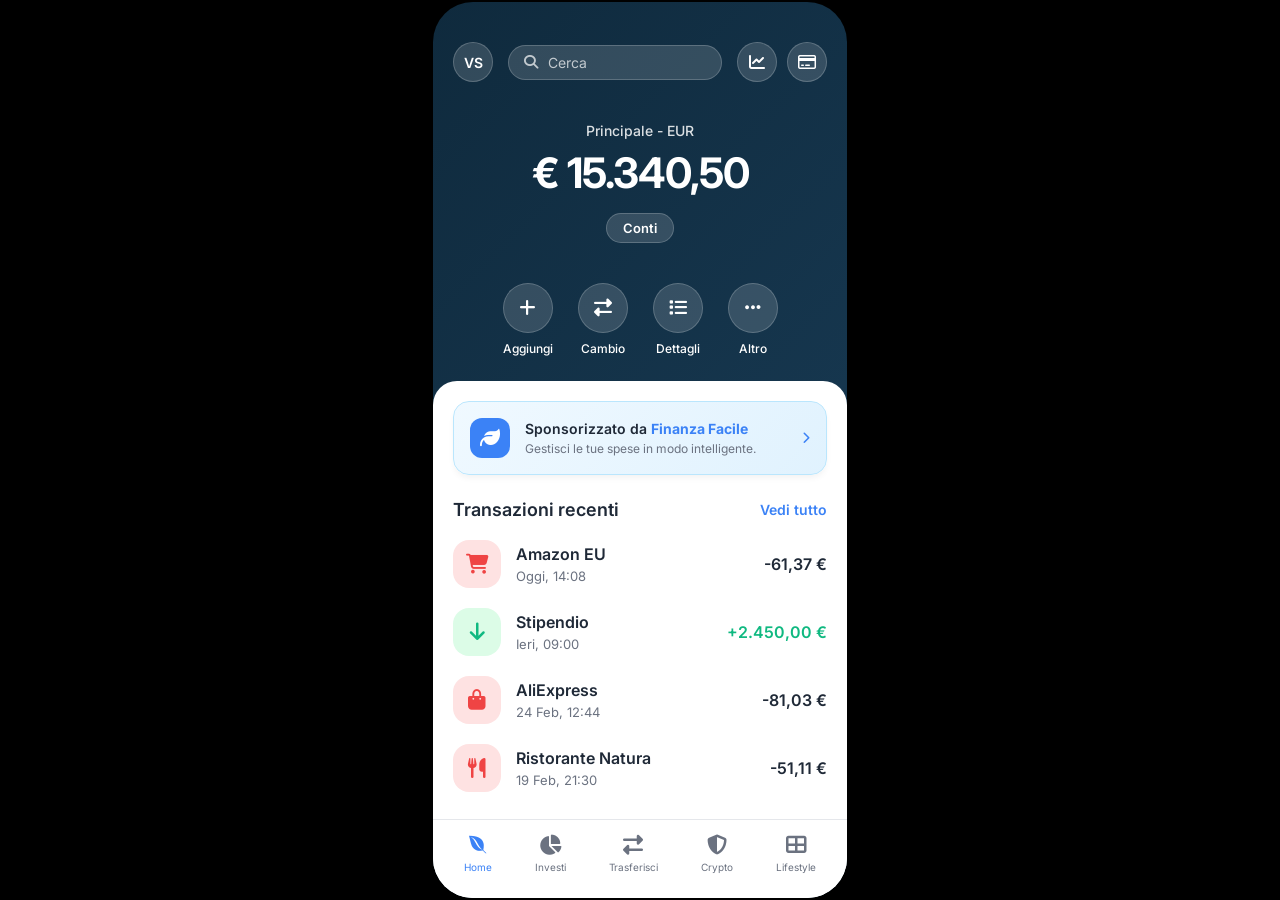
==== index.html @ 74668fdd "Add files via upload" ====
<!DOCTYPE html>
<html lang="it">
<head>
    <meta charset="UTF-8">
    <meta name="viewport" content="width=device-width, initial-scale=1.0">
    <title>Banca Hubitat</title>
    <link rel="stylesheet" href="index.css">
    <link href="https://fonts.googleapis.com/css2?family=Inter:wght@400;500;600;700&display=swap" rel="stylesheet">
    <link rel="stylesheet" href="https://cdnjs.cloudflare.com/ajax/libs/font-awesome/6.4.0/css/all.min.css">
    <link rel="manifest" href="manifest.json">
</head>
<body>
    <div class="app-container">
        <!-- Side Menu for Card -->
        <div class="side-menu" id="sideMenu">
            <div class="side-menu-header">
                <button class="close-btn" id="closeMenuBtn"><i class="fas fa-arrow-left"></i></button>
                <h2>La tua carta</h2>
            </div>
            <div class="card-container">
                <div class="credit-card">
                    <div class="card-bg"></div>
                    <div class="card-content">
                        <div class="card-logo">Banca Hubitat</div>
                        <div class="card-chip"><i class="fas fa-microchip"></i></div>
                        <div class="card-number">**** **** **** 1287</div>
                        <div class="card-footer">
                            <div class="card-holder">Vito</div>
                            <div class="card-circuit"><i class="fab fa-cc-mastercard"></i></div>
                        </div>
                    </div>
                </div>
            </div>
            <div class="card-actions">
                <div class="action-item" onclick="alert('Mostra dettagli carta')">
                    <div class="action-icon"><i class="fas fa-eye"></i></div>
                    <span>Mostra dettagli</span>
                </div>
                <div class="action-item" onclick="alert('Carta bloccata/sbloccata')">
                    <div class="action-icon"><i class="fas fa-snowflake"></i></div>
                    <span>Blocca</span>
                </div>
                <div class="action-item" onclick="alert('Impostazioni carta')">
                    <div class="action-icon"><i class="fas fa-cog"></i></div>
                    <span>Impostazioni</span>
                </div>
            </div>
            <div class="wallet-btn-container">
                <button class="add-wallet-btn" id="installBtn"><i class="fas fa-download"></i> Scarica App</button>
            </div>
            <div class="wallet-btn-container" style="margin-top: 10px;">
                <button class="add-wallet-btn" style="background: #111;"><i class="fab fa-apple"></i> Aggiungi a Wallet</button>
            </div>
        </div>

        <!-- Main Content -->
        <div class="main-content" id="mainContent">
            <!-- Header -->
            <header class="app-header">
                <div class="account-toggle" id="accountToggle">
                    <div class="profile-icon">VS</div>
                    <div class="account-dropdown" id="accountDropdown">
                        <div class="dropdown-header">I tuoi account</div>
                        <div class="account-item active">
                            <div class="account-avatar">VS</div>
                            <div class="account-info">
                                <span class="account-name">Vito Sisto</span>
                                <span class="account-status">Principale</span>
                            </div>
                            <i class="fas fa-check"></i>
                        </div>
                        <div class="dropdown-divider"></div>
                        <div class="add-account-item" id="addAccountBtn">
                            <div class="add-icon"><i class="fas fa-plus"></i></div>
                            <span>Aggiungi account</span>
                        </div>
                    </div>
                </div>
                <div class="search-bar">
                    <i class="fas fa-search"></i>
                    <input type="text" placeholder="Cerca">
                </div>
                <div class="header-icons">
                    <button class="icon-btn"><i class="fas fa-chart-line"></i></button>
                    <button class="icon-btn" id="openMenuBtn"><i class="far fa-credit-card"></i></button>
                </div>
            </header>

            <!-- Balance Section -->
            <section class="balance-section">
                <p class="balance-label">Principale - EUR</p>
                <h1 class="balance-amount">€ 15.340,50</h1>
                <button class="accounts-btn">Conti</button>
            </section>

            <!-- Action Buttons -->
            <section class="quick-actions">
                <div class="action-btn-group">
                    <button class="circle-btn"><i class="fas fa-plus"></i></button>
                    <span>Aggiungi</span>
                </div>
                <div class="action-btn-group">
                    <button class="circle-btn"><i class="fas fa-exchange-alt"></i></button>
                    <span>Cambio</span>
                </div>
                <div class="action-btn-group">
                    <button class="circle-btn"><i class="fas fa-list"></i></button>
                    <span>Dettagli</span>
                </div>
                <div class="action-btn-group">
                    <button class="circle-btn"><i class="fas fa-ellipsis-h"></i></button>
                    <span>Altro</span>
                </div>
            </section>

            <!-- White Sheet Bottom -->
            <div class="bottom-sheet">
                <!-- Sponsor Banner -->
                <div class="sponsor-banner" id="sponsorBanner">
                    <div class="sponsor-icon"><i class="fas fa-leaf"></i></div>
                    <div class="sponsor-text">
                        <h4>Sponsorizzato da <span class="highlight">Finanza Facile</span></h4>
                        <p>Gestisci le tue spese in modo intelligente.</p>
                    </div>
                    <i class="fas fa-chevron-right chevron"></i>
                </div>

                <!-- Transactions -->
                <div class="transactions-list">
                    <div class="transactions-header">
                        <h3>Transazioni recenti</h3>
                        <a href="#">Vedi tutto</a>
                    </div>
                    
                    <div class="transaction-item">
                        <div class="tx-icon expense"><i class="fas fa-shopping-cart"></i></div>
                        <div class="tx-details">
                            <h4>Amazon EU</h4>
                            <p>Oggi, 14:08</p>
                        </div>
                        <div class="tx-amount negative">-61,37 €</div>
                    </div>
                    
                    <div class="transaction-item">
                        <div class="tx-icon income"><i class="fas fa-arrow-down"></i></div>
                        <div class="tx-details">
                            <h4>Stipendio</h4>
                            <p>Ieri, 09:00</p>
                        </div>
                        <div class="tx-amount positive">+2.450,00 €</div>
                    </div>

                    <div class="transaction-item">
                        <div class="tx-icon expense"><i class="fas fa-shopping-bag"></i></div>
                        <div class="tx-details">
                            <h4>AliExpress</h4>
                            <p>24 Feb, 12:44</p>
                        </div>
                        <div class="tx-amount negative">-81,03 €</div>
                    </div>
                    
                    <div class="transaction-item">
                        <div class="tx-icon expense"><i class="fas fa-utensils"></i></div>
                        <div class="tx-details">
                            <h4>Ristorante Natura</h4>
                            <p>19 Feb, 21:30</p>
                        </div>
                        <div class="tx-amount negative">-51,11 €</div>
                    </div>
                </div>
            </div>
            
            <!-- Bottom Navigation -->
            <nav class="bottom-nav">
                <div class="nav-item active">
                    <i class="fab fa-envira"></i>
                    <span>Home</span>
                </div>
                <div class="nav-item">
                    <i class="fas fa-chart-pie"></i>
                    <span>Investi</span>
                </div>
                <div class="nav-item">
                    <i class="fas fa-exchange-alt"></i>
                    <span>Trasferisci</span>
                </div>
                <div class="nav-item">
                    <i class="fas fa-shield-alt"></i>
                    <span>Crypto</span>
                </div>
                <div class="nav-item">
                    <i class="fas fa-th-large"></i>
                    <span>Lifestyle</span>
                </div>
            </nav>
        </div>
    </div>
    <script src="script.js"></script>
</body>
</html>
---- index.css ----
:root {
    /* Blue Theme Colors (Buetto Celeste) */
    --bg-gradient-top: #0F2A3D;
    --bg-gradient-bottom: #1A3E59;
    --primary-blue: #3B82F6;
    --sky-blue: #0EA5E9;
    --neon-blue: #38BDF8;
    --pure-white: #ffffff;
    --text-light: rgba(255, 255, 255, 0.85);
    --text-dark: #1F2937;
    --text-gray: #6B7280;
    --card-bg: #ffffff;
    --sheet-bg: #F3F4F6;
    --glass-bg: rgba(255, 255, 255, 0.15);
    --glass-border: rgba(255, 255, 255, 0.2);
    
    --expense-color: #EF4444;
    --income-color: #10B981;
    --primary-green: var(--primary-blue); /* Fallback/Compatibility */
}

* {
    margin: 0;
    padding: 0;
    box-sizing: border-box;
    font-family: 'Inter', sans-serif;
    -webkit-tap-highlight-color: transparent;
}

body {
    background-color: #000;
    display: flex;
    justify-content: center;
    align-items: center;
    min-height: 100vh;
}

.app-container {
    width: 100%;
    max-width: 414px; /* iPhone Max width */
    height: 100vh;
    max-height: 896px;
    background: linear-gradient(135deg, var(--bg-gradient-top) 0%, var(--bg-gradient-bottom) 100%);
    position: relative;
    overflow: hidden;
    box-shadow: 0 0 20px rgba(0,0,0,0.5);
}

@media (min-height: 897px) {
    .app-container {
        height: 896px;
        border-radius: 40px;
    }
}

/* =========================================
   MAIN CONTENT
   ========================================= */
.main-content {
    width: 100%;
    height: 100%;
    display: flex;
    flex-direction: column;
    position: absolute;
    top: 0;
    left: 0;
    transition: transform 0.4s cubic-bezier(0.25, 1, 0.5, 1);
    z-index: 10;
}

/* Header */
.app-header {
    display: flex;
    align-items: center;
    justify-content: space-between;
    padding: 20px;
    padding-top: 40px; /* Safe area */
}

.account-toggle {
    position: relative;
    cursor: pointer;
    z-index: 100;
}

.profile-icon {
    width: 40px;
    height: 40px;
    background: var(--glass-bg);
    border-radius: 50%;
    display: flex;
    justify-content: center;
    align-items: center;
    color: var(--pure-white);
    font-weight: 600;
    font-size: 14px;
    border: 1px solid var(--glass-border);
    transition: all 0.2s ease;
}

.account-toggle:hover .profile-icon {
    background: rgba(255, 255, 255, 0.25);
    border-color: rgba(255, 255, 255, 0.4);
}

/* Account Dropdown */
.account-dropdown {
    position: absolute;
    top: 50px;
    left: 0;
    width: 260px;
    background: rgba(15, 61, 32, 0.95);
    backdrop-filter: blur(20px);
    -webkit-backdrop-filter: blur(20px);
    border: 1px solid var(--glass-border);
    border-radius: 20px;
    padding: 15px;
    box-shadow: 0 10px 30px rgba(0, 0, 0, 0.5);
    display: none;
    flex-direction: column;
    z-index: 101;
    animation: slideDown 0.3s cubic-bezier(0.16, 1, 0.3, 1);
}

.account-dropdown.show {
    display: flex;
}

@keyframes slideDown {
    from {
        opacity: 0;
        transform: translateY(-10px);
    }
    to {
        opacity: 1;
        transform: translateY(0);
    }
}

.dropdown-header {
    font-size: 12px;
    text-transform: uppercase;
    color: var(--text-light);
    font-weight: 600;
    letter-spacing: 0.5px;
    margin-bottom: 12px;
    padding-left: 5px;
}

.account-item {
    display: flex;
    align-items: center;
    padding: 10px;
    border-radius: 12px;
    gap: 12px;
    margin-bottom: 5px;
    transition: background 0.2s;
}

.account-item:hover {
    background: rgba(255, 255, 255, 0.1);
}

.account-item.active {
    background: rgba(46, 139, 87, 0.3);
    border: 1px solid rgba(46, 139, 87, 0.4);
}

.account-avatar {
    width: 32px;
    height: 32px;
    background: var(--primary-green);
    border-radius: 50%;
    display: flex;
    justify-content: center;
    align-items: center;
    color: white;
    font-size: 12px;
    font-weight: 600;
}

.account-info {
    flex: 1;
    display: flex;
    flex-direction: column;
}

.account-name {
    color: white;
    font-size: 14px;
    font-weight: 600;
}

.account-status {
    color: var(--text-light);
    font-size: 11px;
}

.account-item i {
    color: var(--neon-green);
    font-size: 14px;
}

.dropdown-divider {
    height: 1px;
    background: var(--glass-border);
    margin: 10px 0;
}

.add-account-item {
    display: flex;
    align-items: center;
    padding: 10px;
    border-radius: 12px;
    gap: 12px;
    color: white;
    font-size: 14px;
    font-weight: 500;
    cursor: pointer;
    transition: background 0.2s;
}

.add-account-item:hover {
    background: rgba(255, 255, 255, 0.1);
}

.add-icon {
    width: 32px;
    height: 32px;
    background: rgba(255, 255, 255, 0.1);
    border-radius: 50%;
    display: flex;
    justify-content: center;
    align-items: center;
    font-size: 14px;
}

.search-bar {
    flex: 1;
    margin: 0 15px;
    background: var(--glass-bg);
    border: 1px solid var(--glass-border);
    border-radius: 20px;
    display: flex;
    align-items: center;
    padding: 8px 15px;
    color: var(--pure-white);
}

.search-bar i {
    font-size: 14px;
    margin-right: 10px;
    color: rgba(255,255,255,0.7);
}

.search-bar input {
    background: transparent;
    border: none;
    color: var(--pure-white);
    font-size: 14px;
    outline: none;
    width: 100%;
}
.search-bar input::placeholder {
    color: rgba(255,255,255,0.7);
}

.header-icons {
    display: flex;
    gap: 10px;
}

.icon-btn {
    width: 40px;
    height: 40px;
    background: var(--glass-bg);
    border: 1px solid var(--glass-border);
    border-radius: 50%;
    color: var(--pure-white);
    display: flex;
    justify-content: center;
    align-items: center;
    cursor: pointer;
    font-size: 16px;
    transition: background 0.2s;
}

.icon-btn:hover {
    background: rgba(255, 255, 255, 0.25);
}

/* Balance Section */
.balance-section {
    padding: 20px;
    text-align: center;
    margin-bottom: 20px;
}

.balance-label {
    color: var(--text-light);
    font-size: 14px;
    margin-bottom: 8px;
    font-weight: 500;
}

.balance-amount {
    color: var(--pure-white);
    font-size: 42px;
    font-weight: 700;
    margin-bottom: 15px;
    letter-spacing: -1px;
}

.accounts-btn {
    background: var(--glass-bg);
    color: var(--pure-white);
    border: 1px solid var(--glass-border);
    padding: 6px 16px;
    border-radius: 20px;
    font-size: 13px;
    font-weight: 600;
    cursor: pointer;
}

/* Action Buttons */
.quick-actions {
    display: flex;
    justify-content: center;
    gap: 25px;
    padding: 0 20px 25px 20px;
}

.action-btn-group {
    display: flex;
    flex-direction: column;
    align-items: center;
    gap: 8px;
}

.circle-btn {
    width: 50px;
    height: 50px;
    border-radius: 50%;
    background: var(--glass-bg);
    border: 1px solid var(--glass-border);
    color: var(--pure-white);
    font-size: 18px;
    display: flex;
    justify-content: center;
    align-items: center;
    cursor: pointer;
    transition: all 0.2s ease;
}

.circle-btn:active {
    transform: scale(0.95);
    background: rgba(255,255,255,0.3);
}

.action-btn-group span {
    color: var(--pure-white);
    font-size: 12px;
    font-weight: 500;
}

/* Bottom Sheet */
.bottom-sheet {
    flex: 1;
    background: var(--card-bg);
    border-radius: 24px 24px 0 0;
    padding: 20px;
    padding-bottom: 80px; /* Space for nav */
    overflow-y: auto;
}

.sponsor-banner {
    background: linear-gradient(135deg, #f0f9ff 0%, #e0f2fe 100%);
    border: 1px solid #bae6fd;
    border-radius: 16px;
    padding: 16px;
    display: flex;
    align-items: center;
    margin-bottom: 24px;
    cursor: pointer;
    box-shadow: 0 4px 6px -1px rgba(0, 0, 0, 0.05);
    transition: transform 0.2s ease;
}

.sponsor-banner:active {
    transform: scale(0.98);
}

.sponsor-icon {
    width: 40px;
    height: 40px;
    background: var(--primary-blue);
    border-radius: 12px;
    display: flex;
    justify-content: center;
    align-items: center;
    color: var(--pure-white);
    font-size: 20px;
    margin-right: 15px;
}

.sponsor-text {
    flex: 1;
}

.sponsor-text h4 {
    color: var(--text-dark);
    font-size: 14px;
    font-weight: 600;
    margin-bottom: 4px;
}
.sponsor-text .highlight {
    color: var(--primary-blue);
    font-weight: 700;
}

.sponsor-text p {
    color: var(--text-gray);
    font-size: 12px;
}

.sponsor-banner .chevron {
    color: var(--primary-blue);
    font-size: 12px;
}

/* Transactions */
.transactions-header {
    display: flex;
    justify-content: space-between;
    align-items: center;
    margin-bottom: 20px;
}

.transactions-header h3 {
    color: var(--text-dark);
    font-size: 18px;
    font-weight: 600;
}

.transactions-header a {
    color: var(--primary-blue);
    font-size: 14px;
    text-decoration: none;
    font-weight: 600;
}

.transaction-item {
    display: flex;
    align-items: center;
    margin-bottom: 20px;
}

.tx-icon {
    width: 48px;
    height: 48px;
    border-radius: 16px;
    display: flex;
    justify-content: center;
    align-items: center;
    font-size: 20px;
    margin-right: 15px;
}

.tx-icon.expense {
    background: #fee2e2;
    color: var(--expense-color);
}

.tx-icon.income {
    background: #dcfce7;
    color: var(--income-color);
}

.tx-details {
    flex: 1;
}

.tx-details h4 {
    color: var(--text-dark);
    font-size: 16px;
    font-weight: 600;
    margin-bottom: 4px;
}

.tx-details p {
    color: var(--text-gray);
    font-size: 13px;
}

.tx-amount {
    font-weight: 600;
    font-size: 16px;
}

.tx-amount.negative {
    color: var(--text-dark);
}

.tx-amount.positive {
    color: var(--income-color);
}

/* Bottom Nav */
.bottom-nav {
    position: absolute;
    bottom: 0;
    left: 0;
    width: 100%;
    background: var(--pure-white);
    display: flex;
    justify-content: space-around;
    padding: 15px 10px 25px 10px; /* Safe area padding */
    border-top: 1px solid #e5e7eb;
    z-index: 20;
}

.nav-item {
    display: flex;
    flex-direction: column;
    align-items: center;
    color: var(--text-gray);
    cursor: pointer;
    font-size: 10px;
    gap: 6px;
}

.nav-item i {
    font-size: 20px;
}

.nav-item.active {
    color: var(--primary-blue);
}

/* =========================================
   SIDE MENU (CARD VIEW)
   ========================================= */
.side-menu {
    position: absolute;
    top: 0;
    left: 0;
    width: 100%;
    height: 100%;
    background: #0a1b26; /* Deep, dark blue */
    z-index: 5;
    transform: translateX(-30%);
    opacity: 0;
    transition: all 0.4s cubic-bezier(0.25, 1, 0.5, 1);
    display: flex;
    flex-direction: column;
    pointer-events: none;
}

.app-container.menu-open .side-menu {
    transform: translateX(0);
    opacity: 1;
    pointer-events: auto;
    z-index: 30; /* Bring above main content when open */
}

/* When menu is open, move main content right slightly and scale down */
.app-container.menu-open .main-content {
    transform: translateX(100%);
    opacity: 0.5;
}

.side-menu-header {
    display: flex;
    align-items: center;
    padding: 20px;
    padding-top: 40px;
    color: var(--pure-white);
}

.close-btn {
    background: transparent;
    border: none;
    color: var(--pure-white);
    font-size: 20px;
    cursor: pointer;
    margin-right: 20px;
    width: 40px;
    height: 40px;
    display: flex;
    align-items: center;
}

.side-menu-header h2 {
    font-size: 20px;
    font-weight: 600;
}

.card-container {
    padding: 20px;
    display: flex;
    justify-content: center;
}

.credit-card {
    width: 100%;
    max-width: 320px;
    height: 200px;
    border-radius: 16px;
    position: relative;
    overflow: hidden;
    box-shadow: 0 10px 25px rgba(0,0,0,0.3);
}

.card-bg {
    position: absolute;
    top: 0; left: 0; right: 0; bottom: 0;
    background: linear-gradient(135deg, #3b82f6 0%, #8b5cf6 100%);
    z-index: 1;
}

.card-content {
    position: absolute;
    top: 0; left: 0; right: 0; bottom: 0;
    z-index: 2;
    padding: 20px;
    display: flex;
    flex-direction: column;
    color: white;
}

.card-logo {
    font-size: 16px;
    font-weight: 700;
    letter-spacing: 1px;
}

.card-chip {
    margin-top: auto;
    font-size: 32px;
    color: #fbbf24;
    margin-bottom: 15px;
}

.card-number {
    font-size: 20px;
    letter-spacing: 2px;
    font-family: monospace;
    margin-bottom: 20px;
    text-shadow: 0 2px 4px rgba(0,0,0,0.3);
}

.card-footer {
    display: flex;
    justify-content: space-between;
    align-items: center;
}

.card-holder {
    font-size: 14px;
    text-transform: uppercase;
    letter-spacing: 1px;
}

.card-circuit {
    font-size: 30px;
}

.card-actions {
    background: rgba(255, 255, 255, 0.05);
    margin: 20px;
    border-radius: 20px;
    padding: 10px;
    display: flex;
    justify-content: space-around;
}

.action-item {
    display: flex;
    flex-direction: column;
    align-items: center;
    color: var(--pure-white);
    gap: 8px;
    cursor: pointer;
    padding: 10px;
    border-radius: 12px;
    transition: background 0.2s;
}

.action-item:active {
    background: rgba(255,255,255,0.1);
}

.action-icon {
    width: 48px;
    height: 48px;
    border-radius: 50%;
    background: rgba(255,255,255,0.1);
    display: flex;
    justify-content: center;
    align-items: center;
    font-size: 18px;
}

.action-item span {
    font-size: 12px;
    font-weight: 500;
}

.wallet-btn-container {
    padding: 0 20px;
    margin-top: 20px;
}

.add-wallet-btn {
    width: 100%;
    background: #111;
    color: white;
    border: none;
    padding: 16px;
    border-radius: 30px;
    font-size: 16px;
    font-weight: 600;
    display: flex;
    justify-content: center;
    align-items: center;
    gap: 10px;
    cursor: pointer;
    box-shadow: 0 4px 10px rgba(0,0,0,0.2);
}

.add-wallet-btn i {
    font-size: 20px;
}
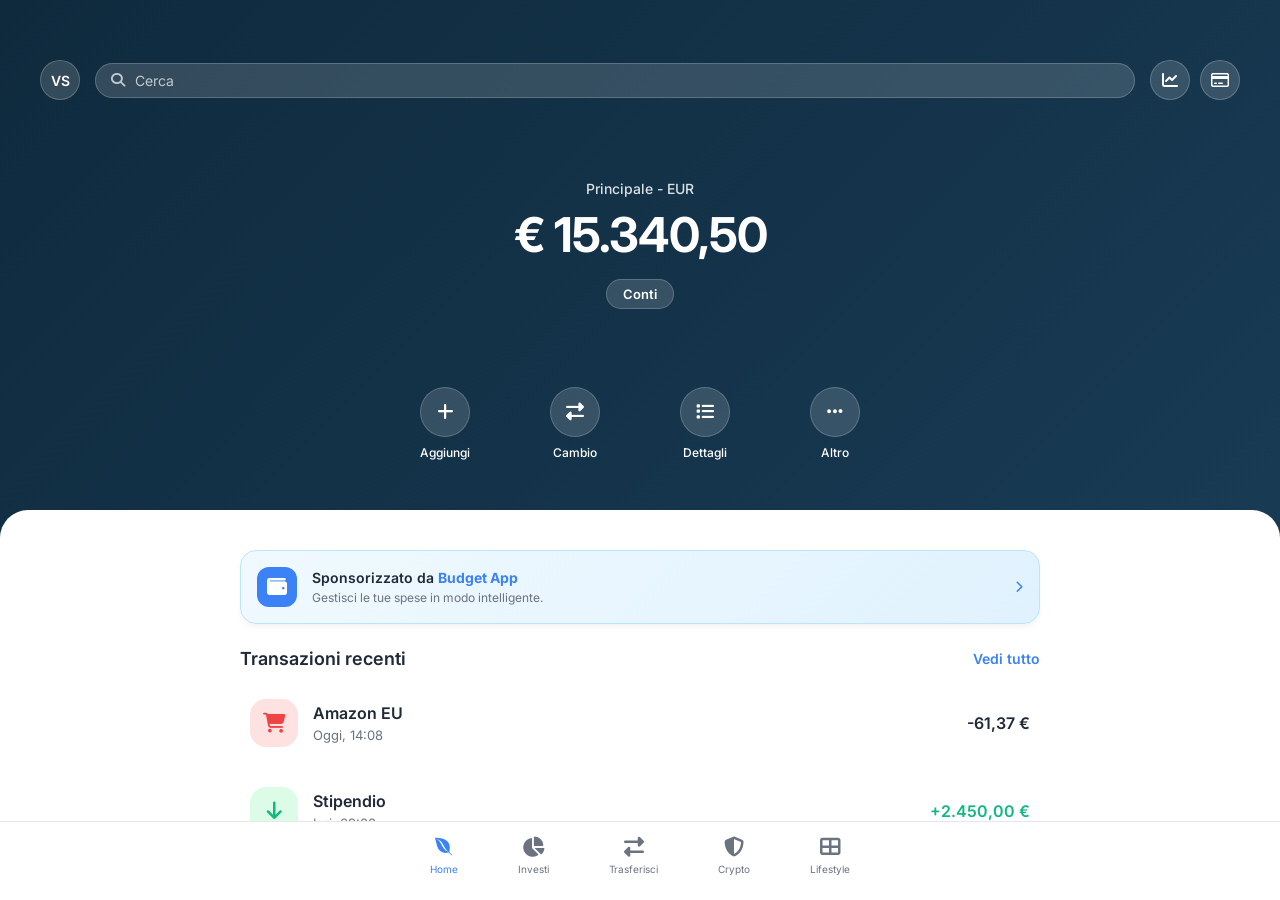
==== commit c82d8823: "Add files via upload" ====
--- a/index.html
+++ b/index.html
@@ -1,5 +1,6 @@
 <!DOCTYPE html>
 <html lang="it">
+
 <head>
     <meta charset="UTF-8">
     <meta name="viewport" content="width=device-width, initial-scale=1.0">
@@ -9,6 +10,7 @@
     <link rel="stylesheet" href="https://cdnjs.cloudflare.com/ajax/libs/font-awesome/6.4.0/css/all.min.css">
     <link rel="manifest" href="manifest.json">
 </head>
+
 <body>
     <div class="app-container">
         <!-- Side Menu for Card -->
@@ -49,7 +51,8 @@
                 <button class="add-wallet-btn" id="installBtn"><i class="fas fa-download"></i> Scarica App</button>
             </div>
             <div class="wallet-btn-container" style="margin-top: 10px;">
-                <button class="add-wallet-btn" style="background: #111;"><i class="fab fa-apple"></i> Aggiungi a Wallet</button>
+                <button class="add-wallet-btn" style="background: #111;"><i class="fab fa-apple"></i> Aggiungi a
+                    Wallet</button>
             </div>
         </div>
 
@@ -117,9 +120,9 @@
             <div class="bottom-sheet">
                 <!-- Sponsor Banner -->
                 <div class="sponsor-banner" id="sponsorBanner">
-                    <div class="sponsor-icon"><i class="fas fa-leaf"></i></div>
+                    <div class="sponsor-icon" style="background: var(--primary-blue);"><i class="fas fa-wallet"></i></div>
                     <div class="sponsor-text">
-                        <h4>Sponsorizzato da <span class="highlight">Finanza Facile</span></h4>
+                        <h4>Sponsorizzato da <span class="highlight">Budget App</span></h4>
                         <p>Gestisci le tue spese in modo intelligente.</p>
                     </div>
                     <i class="fas fa-chevron-right chevron"></i>
@@ -131,7 +134,7 @@
                         <h3>Transazioni recenti</h3>
                         <a href="#">Vedi tutto</a>
                     </div>
-                    
+
                     <div class="transaction-item">
                         <div class="tx-icon expense"><i class="fas fa-shopping-cart"></i></div>
                         <div class="tx-details">
@@ -140,7 +143,7 @@
                         </div>
                         <div class="tx-amount negative">-61,37 €</div>
                     </div>
-                    
+
                     <div class="transaction-item">
                         <div class="tx-icon income"><i class="fas fa-arrow-down"></i></div>
                         <div class="tx-details">
@@ -158,7 +161,7 @@
                         </div>
                         <div class="tx-amount negative">-81,03 €</div>
                     </div>
-                    
+
                     <div class="transaction-item">
                         <div class="tx-icon expense"><i class="fas fa-utensils"></i></div>
                         <div class="tx-details">
@@ -169,7 +172,7 @@
                     </div>
                 </div>
             </div>
-            
+
             <!-- Bottom Navigation -->
             <nav class="bottom-nav">
                 <div class="nav-item active">
@@ -197,4 +200,5 @@
     </div>
     <script src="script.js"></script>
 </body>
-</html>
+
+</html>
--- a/index.css
+++ b/index.css
@@ -13,10 +13,11 @@
     --sheet-bg: #F3F4F6;
     --glass-bg: rgba(255, 255, 255, 0.15);
     --glass-border: rgba(255, 255, 255, 0.2);
-    
+
     --expense-color: #EF4444;
     --income-color: #10B981;
-    --primary-green: var(--primary-blue); /* Fallback/Compatibility */
+    --primary-green: var(--primary-blue);
+    /* Fallback/Compatibility */
 }
 
 * {
@@ -36,22 +37,17 @@
 }
 
 .app-container {
-    width: 100%;
-    max-width: 414px; /* iPhone Max width */
-    height: 100vh;
-    max-height: 896px;
+    width: 100vw;
+    height: 100dvh;
     background: linear-gradient(135deg, var(--bg-gradient-top) 0%, var(--bg-gradient-bottom) 100%);
     position: relative;
     overflow: hidden;
-    box-shadow: 0 0 20px rgba(0,0,0,0.5);
-}
-
-@media (min-height: 897px) {
-    .app-container {
-        height: 896px;
-        border-radius: 40px;
-    }
-}
+    /* Remove shadow/border-radius on larger screens, let it act as full document */
+}
+
+/* We handle max-width inside the flexbox/grid components to avoid breaking absolute layouts */
+
+
 
 /* =========================================
    MAIN CONTENT
@@ -73,8 +69,10 @@
     display: flex;
     align-items: center;
     justify-content: space-between;
-    padding: 20px;
-    padding-top: 40px; /* Safe area */
+    padding: clamp(20px, 4vw, 40px); /* Flexible padding */
+    padding-top: clamp(40px, 5vw, 60px); /* Safe area + flexible */
+    width: 100%;
+    margin: 0 auto;
 }
 
 .account-toggle {
@@ -131,6 +129,7 @@
         opacity: 0;
         transform: translateY(-10px);
     }
+
     to {
         opacity: 1;
         transform: translateY(0);
@@ -250,7 +249,7 @@
 .search-bar i {
     font-size: 14px;
     margin-right: 10px;
-    color: rgba(255,255,255,0.7);
+    color: rgba(255, 255, 255, 0.7);
 }
 
 .search-bar input {
@@ -261,8 +260,9 @@
     outline: none;
     width: 100%;
 }
+
 .search-bar input::placeholder {
-    color: rgba(255,255,255,0.7);
+    color: rgba(255, 255, 255, 0.7);
 }
 
 .header-icons {
@@ -291,9 +291,12 @@
 
 /* Balance Section */
 .balance-section {
-    padding: 20px;
+    padding: clamp(20px, 4vw, 40px);
     text-align: center;
-    margin-bottom: 20px;
+    margin-bottom: clamp(20px, 3vw, 40px);
+    display: flex;
+    flex-direction: column;
+    align-items: center;
 }
 
 .balance-label {
@@ -305,7 +308,7 @@
 
 .balance-amount {
     color: var(--pure-white);
-    font-size: 42px;
+    font-size: clamp(32px, 10vw, 48px); /* Responsive font size */
     font-weight: 700;
     margin-bottom: 15px;
     letter-spacing: -1px;
@@ -326,8 +329,12 @@
 .quick-actions {
     display: flex;
     justify-content: center;
-    gap: 25px;
-    padding: 0 20px 25px 20px;
+    gap: clamp(25px, 8vw, 80px); /* Space out more on large screens */
+    padding: 0 20px clamp(25px, 4vw, 50px) 20px;
+    width: 100%;
+    max-width: 800px;
+    margin: 0 auto;
+    flex-wrap: wrap; /* Allow wrapping on very small screens if necessary */
 }
 
 .action-btn-group {
@@ -354,7 +361,7 @@
 
 .circle-btn:active {
     transform: scale(0.95);
-    background: rgba(255,255,255,0.3);
+    background: rgba(255, 255, 255, 0.3);
 }
 
 .action-btn-group span {
@@ -367,10 +374,21 @@
 .bottom-sheet {
     flex: 1;
     background: var(--card-bg);
-    border-radius: 24px 24px 0 0;
-    padding: 20px;
-    padding-bottom: 80px; /* Space for nav */
+    border-radius: 28px 28px 0 0;
+    padding: clamp(16px, 5vw, 40px);
+    padding-bottom: 100px;
     overflow-y: auto;
+    width: 100%; /* Ensure it spans full width */
+    
+    /* Center the internal content for very large screens */
+    display: flex;
+    flex-direction: column;
+    align-items: center; 
+}
+
+.bottom-sheet > * {
+    width: 100%;
+    max-width: 800px; /* Limit paragraph/list reading width */
 }
 
 .sponsor-banner {
@@ -413,6 +431,7 @@
     font-weight: 600;
     margin-bottom: 4px;
 }
+
 .sponsor-text .highlight {
     color: var(--primary-blue);
     font-weight: 700;
@@ -434,6 +453,7 @@
     justify-content: space-between;
     align-items: center;
     margin-bottom: 20px;
+    width: 100%;
 }
 
 .transactions-header h3 {
@@ -453,6 +473,14 @@
     display: flex;
     align-items: center;
     margin-bottom: 20px;
+    width: 100%;
+    padding: 10px; /* Add padding for larger screens */
+    border-radius: 12px;
+    transition: background 0.2s;
+}
+
+.transaction-item:hover {
+    background: var(--sheet-bg); /* Add hover state, useful for mouse cursors */
 }
 
 .tx-icon {
@@ -513,8 +541,9 @@
     width: 100%;
     background: var(--pure-white);
     display: flex;
-    justify-content: space-around;
-    padding: 15px 10px 25px 10px; /* Safe area padding */
+    justify-content: center; /* Center on big screens */
+    gap: clamp(10px, 5vw, 60px); /* Use gap instead of space-around for better large screen control */
+    padding: 15px 10px 25px 10px;
     border-top: 1px solid #e5e7eb;
     z-index: 20;
 }
@@ -545,10 +574,11 @@
     top: 0;
     left: 0;
     width: 100%;
+    max-width: 450px; /* Keep side menu to a panel size on desktops */
     height: 100%;
-    background: #0a1b26; /* Deep, dark blue */
+    background: #0a1b26;
     z-index: 5;
-    transform: translateX(-30%);
+    transform: translateX(-100%); /* Slide fully out of view instead of just 30% */
     opacity: 0;
     transition: all 0.4s cubic-bezier(0.25, 1, 0.5, 1);
     display: flex;
@@ -560,7 +590,8 @@
     transform: translateX(0);
     opacity: 1;
     pointer-events: auto;
-    z-index: 30; /* Bring above main content when open */
+    z-index: 30;
+    /* Bring above main content when open */
 }
 
 /* When menu is open, move main content right slightly and scale down */
@@ -608,19 +639,25 @@
     border-radius: 16px;
     position: relative;
     overflow: hidden;
-    box-shadow: 0 10px 25px rgba(0,0,0,0.3);
+    box-shadow: 0 10px 25px rgba(0, 0, 0, 0.3);
 }
 
 .card-bg {
     position: absolute;
-    top: 0; left: 0; right: 0; bottom: 0;
+    top: 0;
+    left: 0;
+    right: 0;
+    bottom: 0;
     background: linear-gradient(135deg, #3b82f6 0%, #8b5cf6 100%);
     z-index: 1;
 }
 
 .card-content {
     position: absolute;
-    top: 0; left: 0; right: 0; bottom: 0;
+    top: 0;
+    left: 0;
+    right: 0;
+    bottom: 0;
     z-index: 2;
     padding: 20px;
     display: flex;
@@ -646,7 +683,7 @@
     letter-spacing: 2px;
     font-family: monospace;
     margin-bottom: 20px;
-    text-shadow: 0 2px 4px rgba(0,0,0,0.3);
+    text-shadow: 0 2px 4px rgba(0, 0, 0, 0.3);
 }
 
 .card-footer {
@@ -687,14 +724,14 @@
 }
 
 .action-item:active {
-    background: rgba(255,255,255,0.1);
+    background: rgba(255, 255, 255, 0.1);
 }
 
 .action-icon {
     width: 48px;
     height: 48px;
     border-radius: 50%;
-    background: rgba(255,255,255,0.1);
+    background: rgba(255, 255, 255, 0.1);
     display: flex;
     justify-content: center;
     align-items: center;
@@ -725,9 +762,9 @@
     align-items: center;
     gap: 10px;
     cursor: pointer;
-    box-shadow: 0 4px 10px rgba(0,0,0,0.2);
+    box-shadow: 0 4px 10px rgba(0, 0, 0, 0.2);
 }
 
 .add-wallet-btn i {
     font-size: 20px;
-}
+}
